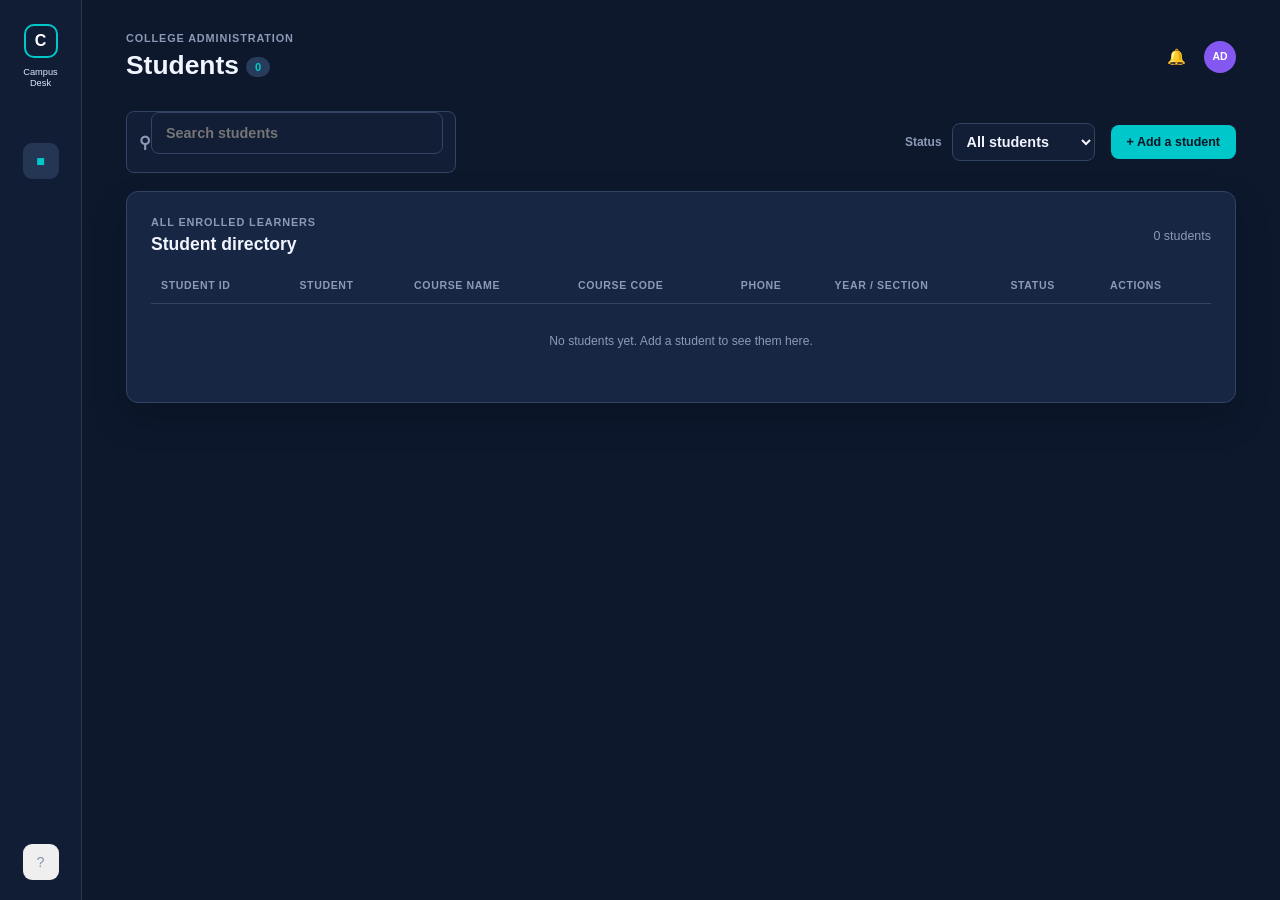
==== index.html @ 4411cf45 "Initial commit" ====
<!DOCTYPE html>
<html lang="en">
<head>
  <meta charset="UTF-8" />
  <meta name="viewport" content="width=device-width, initial-scale=1.0" />
  <title>College Student Directory</title>
  <link rel="stylesheet" href="styles.css" />
</head>
<body>
  <div class="app-shell">
    <aside class="sidebar">
      <div class="brand-mark">C</div>
      <div class="brand-name">Campus<br />Desk</div>
      <nav aria-label="Main navigation">
        <button class="nav-item active" type="button" data-view="Students" aria-label="Students" title="Students">&#9632;</button>
      </nav>
      <button class="sidebar-footer" type="button" id="help-button" aria-label="Help">?</button>
    </aside>

    <main class="main-content" id="directory">
      <header class="topbar">
        <div>
          <p class="eyebrow">College administration</p>
          <h1>Students <span id="student-count" class="count-badge">0</span></h1>
        </div>
        <div class="topbar-actions">
          <button class="icon-button" id="notification-button" type="button" aria-label="Notifications" title="Notifications">&#128276;</button>
          <button class="profile-avatar" id="profile-button" type="button" aria-label="Open administrator profile">AD</button>
          <div class="popover hidden" id="notification-popover">No new notifications</div>
        </div>
      </header>

      <section class="directory-toolbar" aria-label="Student directory controls">
        <label class="search-box" for="student-search">
          <span>&#9906;</span>
          <input type="search" id="student-search" placeholder="Search students" />
        </label>
        <label class="filter-box" for="status-filter">Status
          <select id="status-filter">
            <option value="All">All students</option>
            <option value="Active">Active</option>
            <option value="On Leave">On Leave</option>
            <option value="Graduated">Graduated</option>
            <option value="Inactive">Inactive</option>
          </select>
        </label>
        <button type="button" id="toggle-form-button" class="primary-button">+ Add a student</button>
      </section>

      <section class="form-section hidden" id="student-form-panel">
        <div class="section-heading">
          <div>
            <p class="eyebrow">Student profile</p>
            <h2>Add / Edit Student</h2>
          </div>
          <button type="button" id="close-form-button" class="close-button" aria-label="Close student form">&times;</button>
        </div>
      <form id="record-form">
        <input type="hidden" id="record-id" />

        <div class="form-grid">
          <div>
            <label for="student-id">Student ID</label>
            <input type="text" id="student-id" name="studentId" placeholder="e.g. STU-2026-001" required />
          </div>

          <div>
            <label for="name">Full Name</label>
            <input type="text" id="name" name="name" placeholder="Enter student's full name" required />
          </div>

          <div>
            <label for="email">Email Address</label>
            <input type="email" id="email" name="email" placeholder="student@example.com" required />
          </div>

          <div>
            <label for="phone">Phone Number</label>
            <input type="tel" id="phone" name="phone" placeholder="e.g. 555-0100" required />
          </div>

          <div>
            <label for="course">Course Name</label>
            <select id="course" name="course" required>
              <option value="">Select course</option>
              <option value="BSCS">BSCS - Bachelor of Science in Computer Science</option>
              <option value="BSIS">BSIS - Bachelor of Science in Information Systems</option>
              <option value="BLIS">BLIS - Bachelor of Library and Information Science</option>
              <option value="Others">Others</option>
            </select>
            <input type="text" id="custom-course" class="hidden" name="customCourse" placeholder="Type course name" />
          </div>

          <div>
            <label for="course-code">Course Code</label>
            <input type="text" id="course-code" name="courseCode" placeholder="e.g. CS101" required />
          </div>

          <div>
            <label for="year-level">Year Level</label>
            <select id="year-level" name="yearLevel" required>
              <option value="">Select year</option>
              <option value="1st Year">1st Year</option>
              <option value="2nd Year">2nd Year</option>
              <option value="3rd Year">3rd Year</option>
              <option value="4th Year">4th Year</option>
              <option value="Graduate">Graduate</option>
            </select>
          </div>

          <div>
            <label for="section">Section</label>
            <input type="text" id="section" name="section" placeholder="e.g. A" required />
          </div>

          <div>
            <label for="enrollment-date">Enrollment Date</label>
            <input type="date" id="enrollment-date" name="enrollmentDate" required />
          </div>

          <div>
            <label for="status">Status</label>
            <select id="status" name="status" required>
              <option value="Active">Active</option>
              <option value="On Leave">On Leave</option>
              <option value="Graduated">Graduated</option>
              <option value="Inactive">Inactive</option>
            </select>
          </div>

          <div class="full-width">
            <label for="address">Address</label>
            <input type="text" id="address" name="address" placeholder="Enter student's address" required />
          </div>
        </div>

        <div class="button-row">
          <button type="submit" id="save-button">Save Student</button>
          <button type="button" id="cancel-button" class="secondary">Cancel</button>
        </div>
      </form>
        <p id="message" class="message"></p>
      </section>

      <section class="table-section">
        <div class="section-heading directory-heading">
          <div>
            <p class="eyebrow">All enrolled learners</p>
            <h2>Student directory</h2>
          </div>
          <span id="visible-count" class="visible-count">0 students</span>
        </div>
      <div class="table-wrapper">
        <table id="records-table">
          <thead>
            <tr>
              <th>Student ID</th>
              <th>Student</th>
              <th>Course Name</th>
              <th>Course Code</th>
              <th>Phone</th>
              <th>Year / Section</th>
              <th>Status</th>
              <th>Actions</th>
            </tr>
          </thead>
          <tbody id="records-body"></tbody>
        </table>
      </div>
      </section>
    </main>
  </div>

  <script src="script.js"></script>
</body>
</html>
---- styles.css ----
:root {
  --canvas: #0d182d;
  --surface: #172642;
  --sidebar: #111d35;
  --primary: #00c7c9;
  --primary-dark: #00aeb8;
  --secondary: #8557f1;
  --text: #f2f5ff;
  --muted: #8d9ab7;
  --danger: #f27b96;
  --success: #00c7c9;
  --border: #334363;
}

* {
  box-sizing: border-box;
}

body {
  margin: 0;
  font-family: "Trebuchet MS", "Segoe UI", sans-serif;
  background: var(--canvas);
  color: var(--text);
}

.app-shell {
  display: flex;
  min-height: 100vh;
}

.sidebar {
  width: 82px;
  flex: 0 0 82px;
  display: flex;
  flex-direction: column;
  align-items: center;
  padding: 24px 0 20px;
  background: var(--sidebar);
  border-right: 1px solid #263653;
  color: #fff;
}

.brand-mark {
  width: 34px;
  height: 34px;
  display: grid;
  place-items: center;
  border: 2px solid var(--primary);
  border-radius: 10px;
  font-weight: 700;
}

.brand-name {
  margin-top: 9px;
  color: #dce8ff;
  font-size: 0.58rem;
  line-height: 1.2;
  text-align: center;
}

nav {
  display: grid;
  gap: 18px;
  margin-top: 54px;
}

.nav-item,
.sidebar-footer {
  width: 36px;
  height: 36px;
  display: grid;
  place-items: center;
  border-radius: 9px;
  color: #8293b5;
  text-decoration: none;
  font-size: 0.9rem;
}

.nav-item.active,
.nav-item:hover {
  background: #253655;
  color: var(--primary);
}

.sidebar-footer {
  margin-top: auto;
  color: #8293b5;
}

.main-content {
  width: min(100%, 1400px);
  margin: 0 auto;
  padding: 32px 44px 52px;
}

.topbar,
.directory-toolbar,
.section-heading {
  display: flex;
  align-items: center;
  justify-content: space-between;
}

.topbar {
  margin-bottom: 30px;
}

.topbar h1,
.section-heading h2 {
  margin: 0;
}

.topbar h1 {
  font-size: 1.65rem;
}

.eyebrow {
  margin: 0 0 6px;
  color: var(--muted);
  font-size: 0.68rem;
  font-weight: 700;
  letter-spacing: 0.08em;
  text-transform: uppercase;
}

.count-badge {
  display: inline-grid;
  place-items: center;
  min-width: 24px;
  height: 20px;
  padding: 0 6px;
  border-radius: 10px;
  background: #263c5a;
  color: var(--primary);
  font-size: 0.7rem;
  vertical-align: middle;
}

.topbar-actions {
  position: relative;
  display: flex;
  align-items: center;
  gap: 18px;
}

.icon-button,
.close-button {
  padding: 0;
  background: transparent;
  color: var(--muted);
}

.icon-button {
  font-size: 0.95rem;
}

.profile-avatar {
  width: 32px;
  height: 32px;
  display: grid;
  place-items: center;
  border-radius: 50%;
  background: var(--secondary);
  color: #fff;
  font-size: 0.65rem;
  font-weight: 700;
}

.icon-button,
.profile-avatar,
.close-button,
.nav-item,
.sidebar-footer {
  padding: 0;
}

.popover {
  position: absolute;
  top: 42px;
  right: 0;
  z-index: 2;
  width: 190px;
  padding: 12px 14px;
  border: 1px solid var(--border);
  border-radius: 8px;
  background: #1d2c4a;
  box-shadow: 0 12px 24px rgba(39, 34, 57, 0.12);
  color: var(--text);
  font-size: 0.72rem;
}

.popover.hidden {
  display: none;
}

.directory-toolbar {
  gap: 16px;
  margin-bottom: 18px;
}

.search-box {
  display: flex;
  align-items: center;
  width: min(330px, 100%);
  margin: 0;
  padding: 0 12px;
  border: 1px solid var(--border);
  border-radius: 8px;
  background: #111e36;
  color: var(--muted);
}

.search-box input {
  margin: 0;
  padding: 10px 8px;
  border: 0;
  outline: 0;
  background: transparent;
}

.filter-box {
  display: flex;
  align-items: center;
  gap: 10px;
  margin: 0 0 0 auto;
  color: var(--muted);
  font-size: 0.75rem;
  font-weight: 700;
}

.filter-box select {
  width: auto;
  margin: 0;
  padding: 9px 28px 9px 10px;
  border-radius: 8px;
}

.primary-button {
  padding: 10px 16px;
  border-radius: 8px;
  background: var(--primary);
  color: #071725;
  font-size: 0.78rem;
  font-weight: 700;
}

.form-section,
.table-section {
  background: var(--surface);
  border: 1px solid var(--border);
  border-radius: 12px;
  padding: 24px;
  margin-bottom: 20px;
  box-shadow: 0 16px 35px rgba(0, 0, 0, 0.18);
}

.form-section.hidden {
  display: none;
}

#custom-course.hidden {
  display: none;
}

.section-heading {
  margin-bottom: 22px;
}

.section-heading h2 {
  font-size: 1.1rem;
}

.close-button {
  font-size: 1.55rem;
}

label {
  display: block;
  margin-bottom: 8px;
  font-weight: 600;
}

input[type="text"],
input[type="email"],
input[type="tel"],
input[type="date"],
input[type="search"],
select,
textarea {
  width: 100%;
  padding: 12px 14px;
  margin-bottom: 18px;
  border: 1px solid var(--border);
  border-radius: 8px;
  background: #111e36;
  font: inherit;
  font-size: 0.9rem;
  color: var(--text);
}

input:focus,
select:focus,
textarea:focus,
.search-box:focus-within {
  border-color: var(--primary);
  outline: 3px solid rgba(0, 199, 201, 0.12);
}

textarea {
  resize: vertical;
}

.form-grid {
  display: grid;
  grid-template-columns: repeat(2, minmax(0, 1fr));
  gap: 0 18px;
}

.full-width {
  grid-column: 1 / -1;
}

.button-row {
  display: flex;
  flex-wrap: wrap;
  gap: 10px;
}

button {
  border: none;
  border-radius: 8px;
  padding: 11px 17px;
  font: inherit;
  font-size: 0.9rem;
  cursor: pointer;
  transition: background-color 0.2s ease, transform 0.2s ease;
}

button:hover,
button:focus-visible {
  transform: translateY(-1px);
}

button#save-button {
  background: var(--primary);
  color: #071725;
}

button#cancel-button {
  background: #263655;
  color: var(--text);
}

.message {
  margin: 12px 0 0;
  font-size: 0.82rem;
  min-height: 1rem;
  color: var(--success);
}

.message.error {
  color: var(--danger);
}

.directory-heading {
  margin-bottom: 12px;
}

.visible-count {
  color: var(--muted);
  font-size: 0.78rem;
}

.table-wrapper {
  overflow-x: auto;
}

table {
  width: 100%;
  border-collapse: collapse;
  min-width: 780px;
}

thead th {
  padding: 12px 10px;
  border-bottom: 1px solid var(--border);
  color: var(--muted);
  font-size: 0.66rem;
  font-weight: 700;
  letter-spacing: 0.06em;
  text-align: left;
  text-transform: uppercase;
}

tbody td {
  padding: 13px 10px;
  border-bottom: 1px solid #263653;
  color: #c1cce0;
  font-size: 0.76rem;
  vertical-align: middle;
}

tbody tr:last-child td {
  border-bottom: none;
}

.student-cell strong,
.student-cell small {
  display: block;
}

.student-cell strong {
  color: var(--text);
  font-size: 0.79rem;
}

.student-cell small {
  margin-top: 3px;
  color: var(--muted);
  font-size: 0.67rem;
}

.action-buttons {
  display: flex;
  gap: 6px;
}

button.action {
  padding: 6px 9px;
  font-size: 0.7rem;
}

button.edit {
  background: rgba(133, 87, 241, 0.16);
  color: #b9a3ff;
}

button.delete {
  background: rgba(242, 123, 150, 0.12);
  color: var(--danger);
}

.empty-state {
  padding: 30px 10px;
  color: var(--muted);
  text-align: center;
}

.status-badge {
  display: inline-block;
  padding: 4px 8px;
  border: 1px solid currentColor;
  border-radius: 999px;
  font-size: 0.64rem;
  white-space: nowrap;
}

.status-badge.active {
  color: var(--primary);
  background: rgba(0, 199, 201, 0.08);
}

.status-badge.on-leave,
.status-badge.inactive {
  color: #f2b85c;
  background: rgba(242, 184, 92, 0.08);
}

.status-badge.graduated {
  color: #a889ff;
  background: rgba(133, 87, 241, 0.1);
}

@media (max-width: 760px) {
  .sidebar {
    width: 58px;
    flex-basis: 58px;
  }

  .brand-name {
    display: none;
  }

  .main-content {
    padding: 24px 16px 40px;
  }

  .directory-toolbar {
    align-items: stretch;
    flex-wrap: wrap;
  }

  .search-box {
    width: 100%;
  }

  .filter-box {
    margin-left: 0;
  }

  .form-grid {
    grid-template-columns: 1fr;
  }

  .full-width {
    grid-column: auto;
  }
}

@media (max-width: 480px) {
  .topbar h1 {
    font-size: 1.3rem;
  }

  .directory-toolbar .primary-button {
    width: 100%;
  }

  .form-section,
  .table-section {
    padding: 18px 14px;
  }
}
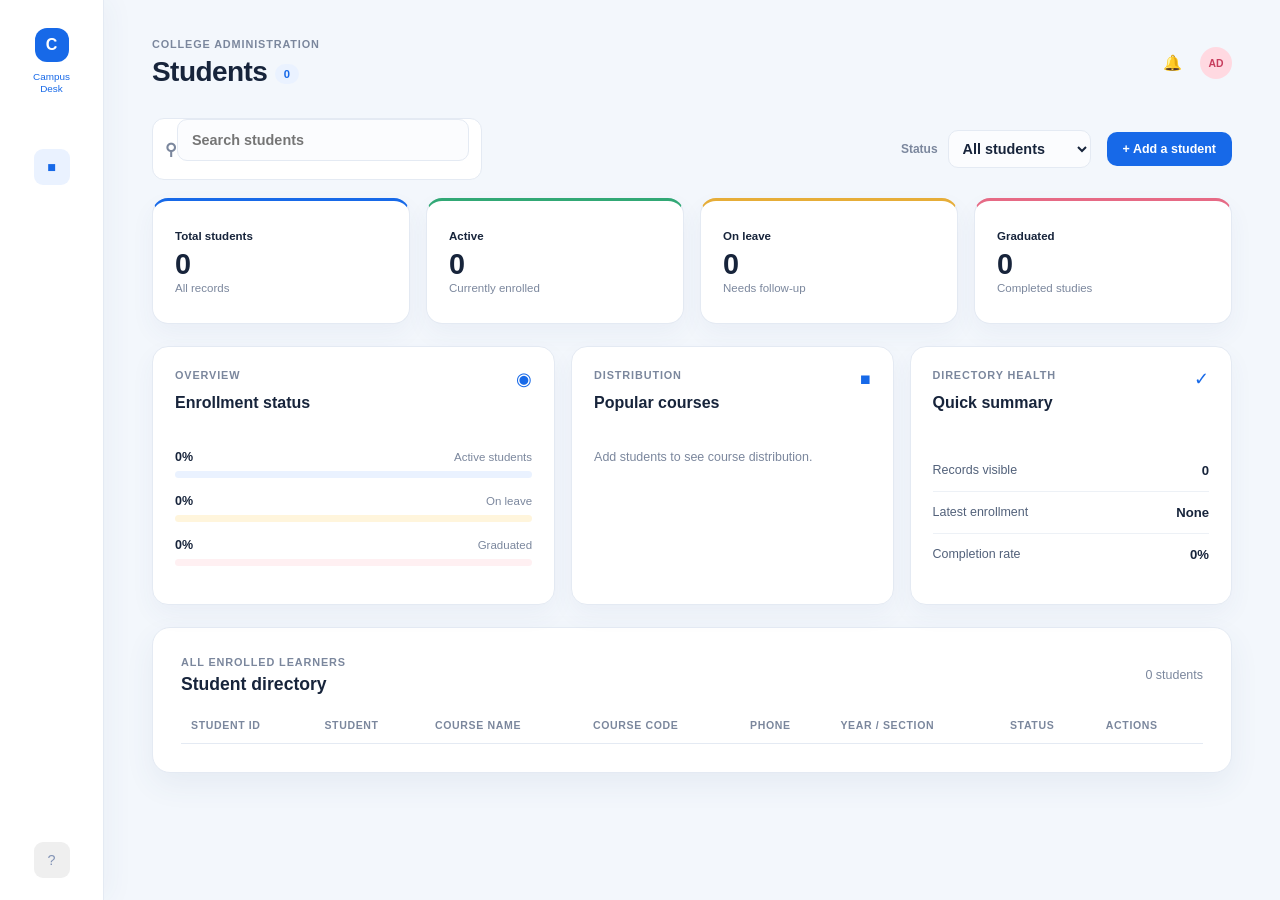
==== commit 9c47f46c: "Add C# dashboard and MAUI client" ====
--- a/index.html
+++ b/index.html
@@ -47,6 +47,48 @@
         <button type="button" id="toggle-form-button" class="primary-button">+ Add a student</button>
       </section>
 
+      <section class="overview-grid" aria-label="Student overview">
+        <article class="overview-card blue-card">
+          <span class="overview-label">Total students</span>
+          <strong id="total-stat">0</strong>
+          <span class="overview-note">All records</span>
+        </article>
+        <article class="overview-card green-card">
+          <span class="overview-label">Active</span>
+          <strong id="active-stat">0</strong>
+          <span class="overview-note">Currently enrolled</span>
+        </article>
+        <article class="overview-card yellow-card">
+          <span class="overview-label">On leave</span>
+          <strong id="leave-stat">0</strong>
+          <span class="overview-note">Needs follow-up</span>
+        </article>
+        <article class="overview-card pink-card">
+          <span class="overview-label">Graduated</span>
+          <strong id="graduated-stat">0</strong>
+          <span class="overview-note">Completed studies</span>
+        </article>
+      </section>
+
+      <section class="dashboard-grid" aria-label="Dashboard insights">
+        <article class="insight-card status-insight">
+          <div class="insight-heading"><div><p class="eyebrow">Overview</p><h2>Enrollment status</h2></div><span class="insight-icon">&#9673;</span></div>
+          <div class="status-summary"><div><strong id="active-percent">0%</strong><span>Active students</span></div><div class="status-bar"><span id="active-bar"></span></div></div>
+          <div class="status-summary"><div><strong id="leave-percent">0%</strong><span>On leave</span></div><div class="status-bar leave-bar"><span id="leave-bar"></span></div></div>
+          <div class="status-summary"><div><strong id="graduated-percent">0%</strong><span>Graduated</span></div><div class="status-bar graduated-bar"><span id="graduated-bar"></span></div></div>
+        </article>
+        <article class="insight-card course-insight">
+          <div class="insight-heading"><div><p class="eyebrow">Distribution</p><h2>Popular courses</h2></div><span class="insight-icon">&#9632;</span></div>
+          <div id="course-summary" class="course-summary"><p class="empty-insight">Add students to see course distribution.</p></div>
+        </article>
+        <article class="insight-card activity-insight">
+          <div class="insight-heading"><div><p class="eyebrow">Directory health</p><h2>Quick summary</h2></div><span class="insight-icon">&#10003;</span></div>
+          <div class="quick-row"><span>Records visible</span><strong id="dashboard-visible">0</strong></div>
+          <div class="quick-row"><span>Latest enrollment</span><strong id="latest-enrollment">None</strong></div>
+          <div class="quick-row"><span>Completion rate</span><strong id="completion-rate">0%</strong></div>
+        </article>
+      </section>
+
       <section class="form-section hidden" id="student-form-panel">
         <div class="section-heading">
           <div>
@@ -58,7 +100,9 @@
       <form id="record-form">
         <input type="hidden" id="record-id" />
 
-        <div class="form-grid">
+        <fieldset class="form-group">
+          <legend>1. Student profile</legend>
+          <div class="form-grid">
           <div>
             <label for="student-id">Student ID</label>
             <input type="text" id="student-id" name="studentId" placeholder="e.g. STU-2026-001" required />
@@ -78,7 +122,12 @@
             <label for="phone">Phone Number</label>
             <input type="tel" id="phone" name="phone" placeholder="e.g. 555-0100" required />
           </div>
-
+          </div>
+        </fieldset>
+
+        <fieldset class="form-group">
+          <legend>2. Academic details</legend>
+          <div class="form-grid">
           <div>
             <label for="course">Course Name</label>
             <select id="course" name="course" required>
@@ -112,7 +161,12 @@
             <label for="section">Section</label>
             <input type="text" id="section" name="section" placeholder="e.g. A" required />
           </div>
-
+          </div>
+        </fieldset>
+
+        <fieldset class="form-group">
+          <legend>3. Enrollment</legend>
+          <div class="form-grid">
           <div>
             <label for="enrollment-date">Enrollment Date</label>
             <input type="date" id="enrollment-date" name="enrollmentDate" required />
@@ -132,7 +186,8 @@
             <label for="address">Address</label>
             <input type="text" id="address" name="address" placeholder="Enter student's address" required />
           </div>
-        </div>
+          </div>
+        </fieldset>
 
         <div class="button-row">
           <button type="submit" id="save-button">Save Student</button>
--- a/styles.css
+++ b/styles.css
@@ -1,15 +1,15 @@
 :root {
-  --canvas: #0d182d;
-  --surface: #172642;
-  --sidebar: #111d35;
-  --primary: #00c7c9;
-  --primary-dark: #00aeb8;
-  --secondary: #8557f1;
-  --text: #f2f5ff;
-  --muted: #8d9ab7;
-  --danger: #f27b96;
-  --success: #00c7c9;
-  --border: #334363;
+  --canvas: #f3f7fc;
+  --surface: #ffffff;
+  --sidebar: #ffffff;
+  --primary: #1769e8;
+  --primary-dark: #0d54c7;
+  --secondary: #f05b78;
+  --text: #17243b;
+  --muted: #7b879d;
+  --danger: #e05267;
+  --success: #168a69;
+  --border: #e4eaf3;
 }
 
 * {
@@ -18,9 +18,10 @@
 
 body {
   margin: 0;
-  font-family: "Trebuchet MS", "Segoe UI", sans-serif;
+  font-family: "Avenir Next", "Segoe UI", sans-serif;
   background: var(--canvas);
   color: var(--text);
+  overflow-x: hidden;
 }
 
 .app-shell {
@@ -29,15 +30,15 @@
 }
 
 .sidebar {
-  width: 82px;
-  flex: 0 0 82px;
+  width: 104px;
+  flex: 0 0 104px;
   display: flex;
   flex-direction: column;
   align-items: center;
-  padding: 24px 0 20px;
+  padding: 28px 0 22px;
   background: var(--sidebar);
-  border-right: 1px solid #263653;
-  color: #fff;
+  border-right: 1px solid var(--border);
+  box-shadow: 8px 0 24px rgba(46, 82, 131, 0.04);
 }
 
 .brand-mark {
@@ -45,15 +46,17 @@
   height: 34px;
   display: grid;
   place-items: center;
-  border: 2px solid var(--primary);
-  border-radius: 10px;
+  border: 0;
+  border-radius: 12px;
+  background: var(--primary);
+  color: #fff;
   font-weight: 700;
 }
 
 .brand-name {
   margin-top: 9px;
-  color: #dce8ff;
-  font-size: 0.58rem;
+  color: var(--primary);
+  font-size: 0.62rem;
   line-height: 1.2;
   text-align: center;
 }
@@ -78,7 +81,7 @@
 
 .nav-item.active,
 .nav-item:hover {
-  background: #253655;
+  background: #eaf2ff;
   color: var(--primary);
 }
 
@@ -90,7 +93,7 @@
 .main-content {
   width: min(100%, 1400px);
   margin: 0 auto;
-  padding: 32px 44px 52px;
+  padding: 38px 48px 60px;
 }
 
 .topbar,
@@ -111,7 +114,8 @@
 }
 
 .topbar h1 {
-  font-size: 1.65rem;
+  font-size: 1.75rem;
+  letter-spacing: -0.02em;
 }
 
 .eyebrow {
@@ -130,7 +134,7 @@
   height: 20px;
   padding: 0 6px;
   border-radius: 10px;
-  background: #263c5a;
+  background: #eaf2ff;
   color: var(--primary);
   font-size: 0.7rem;
   vertical-align: middle;
@@ -160,8 +164,8 @@
   display: grid;
   place-items: center;
   border-radius: 50%;
-  background: var(--secondary);
-  color: #fff;
+  background: #ffd9e1;
+  color: #c73d5d;
   font-size: 0.65rem;
   font-weight: 700;
 }
@@ -183,7 +187,7 @@
   padding: 12px 14px;
   border: 1px solid var(--border);
   border-radius: 8px;
-  background: #1d2c4a;
+  background: #fff;
   box-shadow: 0 12px 24px rgba(39, 34, 57, 0.12);
   color: var(--text);
   font-size: 0.72rem;
@@ -197,6 +201,89 @@
   gap: 16px;
   margin-bottom: 18px;
 }
+
+.overview-grid {
+  display: grid;
+  grid-template-columns: repeat(4, minmax(0, 1fr));
+  gap: 16px;
+  margin-bottom: 22px;
+}
+
+.overview-card {
+  min-height: 126px;
+  display: flex;
+  flex-direction: column;
+  justify-content: center;
+  padding: 20px 22px;
+  border: 1px solid var(--border);
+  border-radius: 16px;
+  background: var(--surface);
+  box-shadow: 0 10px 24px rgba(58, 88, 130, 0.05);
+}
+
+.overview-card strong {
+  margin: 8px 0 4px;
+  color: var(--text);
+  font-size: 1.8rem;
+  line-height: 1;
+}
+
+.overview-label,
+.overview-note {
+  font-size: 0.72rem;
+}
+
+.overview-label {
+  color: var(--text);
+  font-weight: 700;
+}
+
+.overview-note {
+  color: var(--muted);
+}
+
+.blue-card { border-top: 3px solid #1769e8; }
+.green-card { border-top: 3px solid #31a875; }
+.yellow-card { border-top: 3px solid #e6ad38; }
+.pink-card { border-top: 3px solid #e66a85; }
+
+.dashboard-grid {
+  display: grid;
+  grid-template-columns: 1.25fr 1fr 1fr;
+  gap: 16px;
+  margin-bottom: 22px;
+}
+
+.insight-card {
+  min-height: 220px;
+  padding: 22px;
+  border: 1px solid var(--border);
+  border-radius: 16px;
+  background: var(--surface);
+  box-shadow: 0 10px 24px rgba(58, 88, 130, 0.05);
+}
+
+.insight-heading {
+  display: flex;
+  align-items: flex-start;
+  justify-content: space-between;
+  margin-bottom: 24px;
+}
+
+.insight-heading h2 { font-size: 1rem; }
+.insight-icon { color: var(--primary); font-size: 1.1rem; }
+.status-summary { margin-bottom: 16px; }
+.status-summary > div:first-child { display: flex; justify-content: space-between; align-items: baseline; margin-bottom: 7px; }
+.status-summary strong { color: var(--text); font-size: 0.78rem; }
+.status-summary span { color: var(--muted); font-size: 0.72rem; }
+.status-bar { height: 7px; overflow: hidden; border-radius: 99px; background: #eaf2ff; }
+.status-bar span { display: block; height: 100%; width: 0; border-radius: inherit; background: var(--primary); transition: width 0.3s ease; }
+.leave-bar { background: #fff5dc; }.leave-bar span { background: #e6ad38; }
+.graduated-bar { background: #fff0f2; }.graduated-bar span { background: #e66a85; }
+.course-row, .quick-row { display: flex; align-items: center; justify-content: space-between; padding: 13px 0; border-bottom: 1px solid #edf1f6; color: #52617a; font-size: 0.78rem; }
+.course-row:last-child, .quick-row:last-child { border-bottom: 0; }
+.course-row strong, .quick-row strong { color: var(--text); font-size: 0.82rem; }
+.empty-insight { color: var(--muted); font-size: 0.78rem; }
 
 .search-box {
   display: flex;
@@ -205,8 +292,8 @@
   margin: 0;
   padding: 0 12px;
   border: 1px solid var(--border);
-  border-radius: 8px;
-  background: #111e36;
+  border-radius: 12px;
+  background: #fff;
   color: var(--muted);
 }
 
@@ -232,14 +319,14 @@
   width: auto;
   margin: 0;
   padding: 9px 28px 9px 10px;
-  border-radius: 8px;
+  border-radius: 10px;
 }
 
 .primary-button {
   padding: 10px 16px;
-  border-radius: 8px;
+  border-radius: 10px;
   background: var(--primary);
-  color: #071725;
+  color: #fff;
   font-size: 0.78rem;
   font-weight: 700;
 }
@@ -248,10 +335,10 @@
 .table-section {
   background: var(--surface);
   border: 1px solid var(--border);
-  border-radius: 12px;
-  padding: 24px;
+  border-radius: 18px;
+  padding: 28px;
   margin-bottom: 20px;
-  box-shadow: 0 16px 35px rgba(0, 0, 0, 0.18);
+  box-shadow: 0 12px 30px rgba(58, 88, 130, 0.07);
 }
 
 .form-section.hidden {
@@ -268,6 +355,23 @@
 
 .section-heading h2 {
   font-size: 1.1rem;
+}
+
+.form-group {
+  min-width: 0;
+  margin: 0 0 22px;
+  padding: 18px 18px 0;
+  border: 1px solid var(--border);
+  border-radius: 14px;
+}
+
+.form-group legend {
+  padding: 0 8px;
+  color: var(--primary);
+  font-size: 0.76rem;
+  font-weight: 800;
+  letter-spacing: 0.04em;
+  text-transform: uppercase;
 }
 
 .close-button {
@@ -291,8 +395,8 @@
   padding: 12px 14px;
   margin-bottom: 18px;
   border: 1px solid var(--border);
-  border-radius: 8px;
-  background: #111e36;
+  border-radius: 10px;
+  background: #fbfcfe;
   font: inherit;
   font-size: 0.9rem;
   color: var(--text);
@@ -343,12 +447,12 @@
 
 button#save-button {
   background: var(--primary);
-  color: #071725;
+  color: #fff;
 }
 
 button#cancel-button {
-  background: #263655;
-  color: var(--text);
+  background: #eef2f7;
+  color: #59677d;
 }
 
 .message {
@@ -394,8 +498,8 @@
 
 tbody td {
   padding: 13px 10px;
-  border-bottom: 1px solid #263653;
-  color: #c1cce0;
+  border-bottom: 1px solid #edf1f6;
+  color: #52617a;
   font-size: 0.76rem;
   vertical-align: middle;
 }
@@ -431,12 +535,12 @@
 }
 
 button.edit {
-  background: rgba(133, 87, 241, 0.16);
-  color: #b9a3ff;
+  background: #eaf2ff;
+  color: var(--primary);
 }
 
 button.delete {
-  background: rgba(242, 123, 150, 0.12);
+  background: #fff0f2;
   color: var(--danger);
 }
 
@@ -456,25 +560,25 @@
 }
 
 .status-badge.active {
-  color: var(--primary);
-  background: rgba(0, 199, 201, 0.08);
+  color: #168a69;
+  background: #e4f7ef;
 }
 
 .status-badge.on-leave,
 .status-badge.inactive {
-  color: #f2b85c;
-  background: rgba(242, 184, 92, 0.08);
+  color: #b77b18;
+  background: #fff5dc;
 }
 
 .status-badge.graduated {
-  color: #a889ff;
-  background: rgba(133, 87, 241, 0.1);
+  color: #1769e8;
+  background: #eaf2ff;
 }
 
 @media (max-width: 760px) {
   .sidebar {
-    width: 58px;
-    flex-basis: 58px;
+    width: 68px;
+    flex-basis: 68px;
   }
 
   .brand-name {
@@ -482,7 +586,10 @@
   }
 
   .main-content {
-    padding: 24px 16px 40px;
+    width: auto;
+    min-width: 0;
+    flex: 1;
+    padding: 26px 16px 40px;
   }
 
   .directory-toolbar {
@@ -490,6 +597,14 @@
     flex-wrap: wrap;
   }
 
+  .overview-grid {
+    grid-template-columns: repeat(2, minmax(0, 1fr));
+  }
+
+  .dashboard-grid {
+    grid-template-columns: 1fr;
+  }
+
   .search-box {
     width: 100%;
   }
@@ -520,4 +635,13 @@
   .table-section {
     padding: 18px 14px;
   }
-}
+
+  .overview-grid {
+    gap: 10px;
+  }
+
+  .overview-card {
+    min-height: 108px;
+    padding: 16px;
+  }
+}
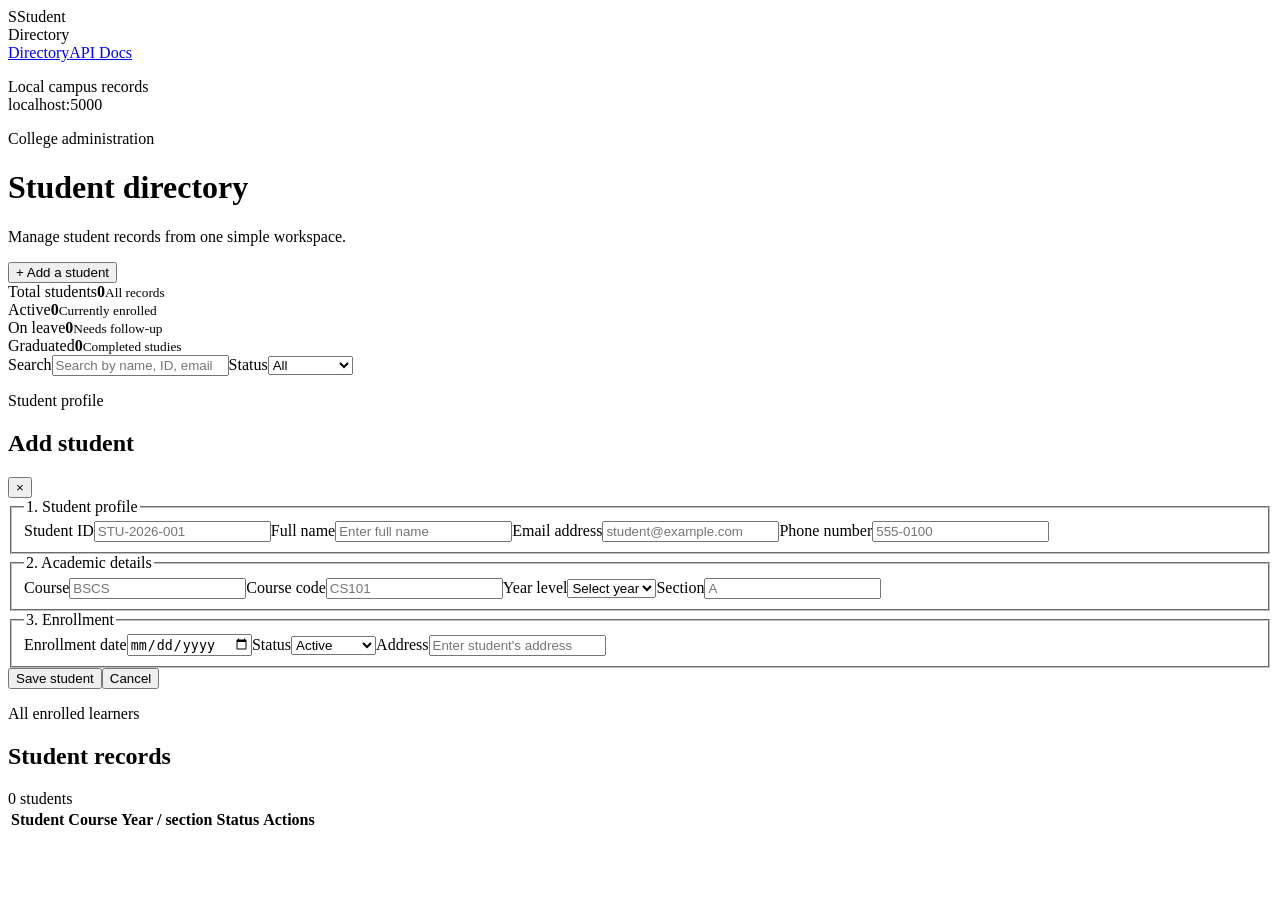
==== commit b8a95f7a: "Save current frontend state" ====
--- a/index.html
+++ b/index.html
@@ -1,231 +1,26 @@
 <!DOCTYPE html>
 <html lang="en">
 <head>
-  <meta charset="UTF-8" />
-  <meta name="viewport" content="width=device-width, initial-scale=1.0" />
-  <title>College Student Directory</title>
-  <link rel="stylesheet" href="styles.css" />
+  <meta charset="UTF-8">
+  <meta name="viewport" content="width=device-width, initial-scale=1.0">
+  <title>Student Directory</title>
+  <link rel="stylesheet" href="styles.css">
 </head>
 <body>
-  <div class="app-shell">
+  <div class="layout">
     <aside class="sidebar">
-      <div class="brand-mark">C</div>
-      <div class="brand-name">Campus<br />Desk</div>
-      <nav aria-label="Main navigation">
-        <button class="nav-item active" type="button" data-view="Students" aria-label="Students" title="Students">&#9632;</button>
-      </nav>
-      <button class="sidebar-footer" type="button" id="help-button" aria-label="Help">?</button>
+      <div class="brand"><span class="brand-mark">S</span><span>Student<br>Directory</span></div>
+      <nav><a class="active" href="#directory">Directory</a><a href="/swagger" target="_blank">API Docs</a></nav>
+      <p class="sidebar-note">Local campus records<br>localhost:5000</p>
     </aside>
-
-    <main class="main-content" id="directory">
-      <header class="topbar">
-        <div>
-          <p class="eyebrow">College administration</p>
-          <h1>Students <span id="student-count" class="count-badge">0</span></h1>
-        </div>
-        <div class="topbar-actions">
-          <button class="icon-button" id="notification-button" type="button" aria-label="Notifications" title="Notifications">&#128276;</button>
-          <button class="profile-avatar" id="profile-button" type="button" aria-label="Open administrator profile">AD</button>
-          <div class="popover hidden" id="notification-popover">No new notifications</div>
-        </div>
-      </header>
-
-      <section class="directory-toolbar" aria-label="Student directory controls">
-        <label class="search-box" for="student-search">
-          <span>&#9906;</span>
-          <input type="search" id="student-search" placeholder="Search students" />
-        </label>
-        <label class="filter-box" for="status-filter">Status
-          <select id="status-filter">
-            <option value="All">All students</option>
-            <option value="Active">Active</option>
-            <option value="On Leave">On Leave</option>
-            <option value="Graduated">Graduated</option>
-            <option value="Inactive">Inactive</option>
-          </select>
-        </label>
-        <button type="button" id="toggle-form-button" class="primary-button">+ Add a student</button>
-      </section>
-
-      <section class="overview-grid" aria-label="Student overview">
-        <article class="overview-card blue-card">
-          <span class="overview-label">Total students</span>
-          <strong id="total-stat">0</strong>
-          <span class="overview-note">All records</span>
-        </article>
-        <article class="overview-card green-card">
-          <span class="overview-label">Active</span>
-          <strong id="active-stat">0</strong>
-          <span class="overview-note">Currently enrolled</span>
-        </article>
-        <article class="overview-card yellow-card">
-          <span class="overview-label">On leave</span>
-          <strong id="leave-stat">0</strong>
-          <span class="overview-note">Needs follow-up</span>
-        </article>
-        <article class="overview-card pink-card">
-          <span class="overview-label">Graduated</span>
-          <strong id="graduated-stat">0</strong>
-          <span class="overview-note">Completed studies</span>
-        </article>
-      </section>
-
-      <section class="dashboard-grid" aria-label="Dashboard insights">
-        <article class="insight-card status-insight">
-          <div class="insight-heading"><div><p class="eyebrow">Overview</p><h2>Enrollment status</h2></div><span class="insight-icon">&#9673;</span></div>
-          <div class="status-summary"><div><strong id="active-percent">0%</strong><span>Active students</span></div><div class="status-bar"><span id="active-bar"></span></div></div>
-          <div class="status-summary"><div><strong id="leave-percent">0%</strong><span>On leave</span></div><div class="status-bar leave-bar"><span id="leave-bar"></span></div></div>
-          <div class="status-summary"><div><strong id="graduated-percent">0%</strong><span>Graduated</span></div><div class="status-bar graduated-bar"><span id="graduated-bar"></span></div></div>
-        </article>
-        <article class="insight-card course-insight">
-          <div class="insight-heading"><div><p class="eyebrow">Distribution</p><h2>Popular courses</h2></div><span class="insight-icon">&#9632;</span></div>
-          <div id="course-summary" class="course-summary"><p class="empty-insight">Add students to see course distribution.</p></div>
-        </article>
-        <article class="insight-card activity-insight">
-          <div class="insight-heading"><div><p class="eyebrow">Directory health</p><h2>Quick summary</h2></div><span class="insight-icon">&#10003;</span></div>
-          <div class="quick-row"><span>Records visible</span><strong id="dashboard-visible">0</strong></div>
-          <div class="quick-row"><span>Latest enrollment</span><strong id="latest-enrollment">None</strong></div>
-          <div class="quick-row"><span>Completion rate</span><strong id="completion-rate">0%</strong></div>
-        </article>
-      </section>
-
-      <section class="form-section hidden" id="student-form-panel">
-        <div class="section-heading">
-          <div>
-            <p class="eyebrow">Student profile</p>
-            <h2>Add / Edit Student</h2>
-          </div>
-          <button type="button" id="close-form-button" class="close-button" aria-label="Close student form">&times;</button>
-        </div>
-      <form id="record-form">
-        <input type="hidden" id="record-id" />
-
-        <fieldset class="form-group">
-          <legend>1. Student profile</legend>
-          <div class="form-grid">
-          <div>
-            <label for="student-id">Student ID</label>
-            <input type="text" id="student-id" name="studentId" placeholder="e.g. STU-2026-001" required />
-          </div>
-
-          <div>
-            <label for="name">Full Name</label>
-            <input type="text" id="name" name="name" placeholder="Enter student's full name" required />
-          </div>
-
-          <div>
-            <label for="email">Email Address</label>
-            <input type="email" id="email" name="email" placeholder="student@example.com" required />
-          </div>
-
-          <div>
-            <label for="phone">Phone Number</label>
-            <input type="tel" id="phone" name="phone" placeholder="e.g. 555-0100" required />
-          </div>
-          </div>
-        </fieldset>
-
-        <fieldset class="form-group">
-          <legend>2. Academic details</legend>
-          <div class="form-grid">
-          <div>
-            <label for="course">Course Name</label>
-            <select id="course" name="course" required>
-              <option value="">Select course</option>
-              <option value="BSCS">BSCS - Bachelor of Science in Computer Science</option>
-              <option value="BSIS">BSIS - Bachelor of Science in Information Systems</option>
-              <option value="BLIS">BLIS - Bachelor of Library and Information Science</option>
-              <option value="Others">Others</option>
-            </select>
-            <input type="text" id="custom-course" class="hidden" name="customCourse" placeholder="Type course name" />
-          </div>
-
-          <div>
-            <label for="course-code">Course Code</label>
-            <input type="text" id="course-code" name="courseCode" placeholder="e.g. CS101" required />
-          </div>
-
-          <div>
-            <label for="year-level">Year Level</label>
-            <select id="year-level" name="yearLevel" required>
-              <option value="">Select year</option>
-              <option value="1st Year">1st Year</option>
-              <option value="2nd Year">2nd Year</option>
-              <option value="3rd Year">3rd Year</option>
-              <option value="4th Year">4th Year</option>
-              <option value="Graduate">Graduate</option>
-            </select>
-          </div>
-
-          <div>
-            <label for="section">Section</label>
-            <input type="text" id="section" name="section" placeholder="e.g. A" required />
-          </div>
-          </div>
-        </fieldset>
-
-        <fieldset class="form-group">
-          <legend>3. Enrollment</legend>
-          <div class="form-grid">
-          <div>
-            <label for="enrollment-date">Enrollment Date</label>
-            <input type="date" id="enrollment-date" name="enrollmentDate" required />
-          </div>
-
-          <div>
-            <label for="status">Status</label>
-            <select id="status" name="status" required>
-              <option value="Active">Active</option>
-              <option value="On Leave">On Leave</option>
-              <option value="Graduated">Graduated</option>
-              <option value="Inactive">Inactive</option>
-            </select>
-          </div>
-
-          <div class="full-width">
-            <label for="address">Address</label>
-            <input type="text" id="address" name="address" placeholder="Enter student's address" required />
-          </div>
-          </div>
-        </fieldset>
-
-        <div class="button-row">
-          <button type="submit" id="save-button">Save Student</button>
-          <button type="button" id="cancel-button" class="secondary">Cancel</button>
-        </div>
-      </form>
-        <p id="message" class="message"></p>
-      </section>
-
-      <section class="table-section">
-        <div class="section-heading directory-heading">
-          <div>
-            <p class="eyebrow">All enrolled learners</p>
-            <h2>Student directory</h2>
-          </div>
-          <span id="visible-count" class="visible-count">0 students</span>
-        </div>
-      <div class="table-wrapper">
-        <table id="records-table">
-          <thead>
-            <tr>
-              <th>Student ID</th>
-              <th>Student</th>
-              <th>Course Name</th>
-              <th>Course Code</th>
-              <th>Phone</th>
-              <th>Year / Section</th>
-              <th>Status</th>
-              <th>Actions</th>
-            </tr>
-          </thead>
-          <tbody id="records-body"></tbody>
-        </table>
-      </div>
-      </section>
+    <main class="content" id="directory">
+      <header class="page-header"><div><p class="eyebrow">College administration</p><h1>Student directory</h1><p class="subhead">Manage student records from one simple workspace.</p></div><button class="primary" id="add-button">+ Add a student</button></header>
+      <section class="stats" id="overview" aria-label="Student overview"><article><span>Total students</span><strong id="total">0</strong><small>All records</small></article><article><span>Active</span><strong id="active">0</strong><small>Currently enrolled</small></article><article><span>On leave</span><strong id="leave">0</strong><small>Needs follow-up</small></article><article><span>Graduated</span><strong id="graduated">0</strong><small>Completed studies</small></article></section>
+      <section class="toolbar"><label class="search"><span>Search</span><input id="search" type="search" placeholder="Search by name, ID, email, or course"></label><label class="filter"><span>Status</span><select id="filter"><option>All</option><option>Active</option><option>On Leave</option><option>Graduated</option><option>Inactive</option></select></label></section>
+      <section class="panel form-panel hidden" id="form-panel"><div class="panel-heading"><div><p class="eyebrow">Student profile</p><h2 id="form-title">Add student</h2></div><button class="close" id="close-button" aria-label="Close form">&times;</button></div><form id="student-form"><input type="hidden" id="record-id"><fieldset><legend>1. Student profile</legend><div class="form-grid"><label>Student ID<input id="student-id" required placeholder="STU-2026-001"></label><label>Full name<input id="name" required placeholder="Enter full name"></label><label>Email address<input id="email" type="email" required placeholder="student@example.com"></label><label>Phone number<input id="phone" required placeholder="555-0100"></label></div></fieldset><fieldset><legend>2. Academic details</legend><div class="form-grid"><label>Course<input id="course" required placeholder="BSCS"></label><label>Course code<input id="course-code" required placeholder="CS101"></label><label>Year level<select id="year-level" required><option value="">Select year</option><option>1st Year</option><option>2nd Year</option><option>3rd Year</option><option>4th Year</option><option>Graduate</option></select></label><label>Section<input id="section" required placeholder="A"></label></div></fieldset><fieldset><legend>3. Enrollment</legend><div class="form-grid"><label>Enrollment date<input id="enrollment-date" type="date" required></label><label>Status<select id="status"><option>Active</option><option>On Leave</option><option>Graduated</option><option>Inactive</option></select></label><label class="wide">Address<input id="address" required placeholder="Enter student's address"></label></div></fieldset><div class="form-actions"><button class="primary" type="submit">Save student</button><button type="button" id="cancel-button">Cancel</button></div><p class="message" id="message"></p></form></section>
+      <section class="panel"><div class="panel-heading"><div><p class="eyebrow">All enrolled learners</p><h2>Student records</h2></div><span class="record-count" id="record-count">0 students</span></div><div class="table-wrap"><table><thead><tr><th>Student</th><th>Course</th><th>Year / section</th><th>Status</th><th>Actions</th></tr></thead><tbody id="records"></tbody></table></div></section>
     </main>
   </div>
-
-  <script src="script.js"></script>
+  <script src="app.js"></script>
 </body>
 </html>
